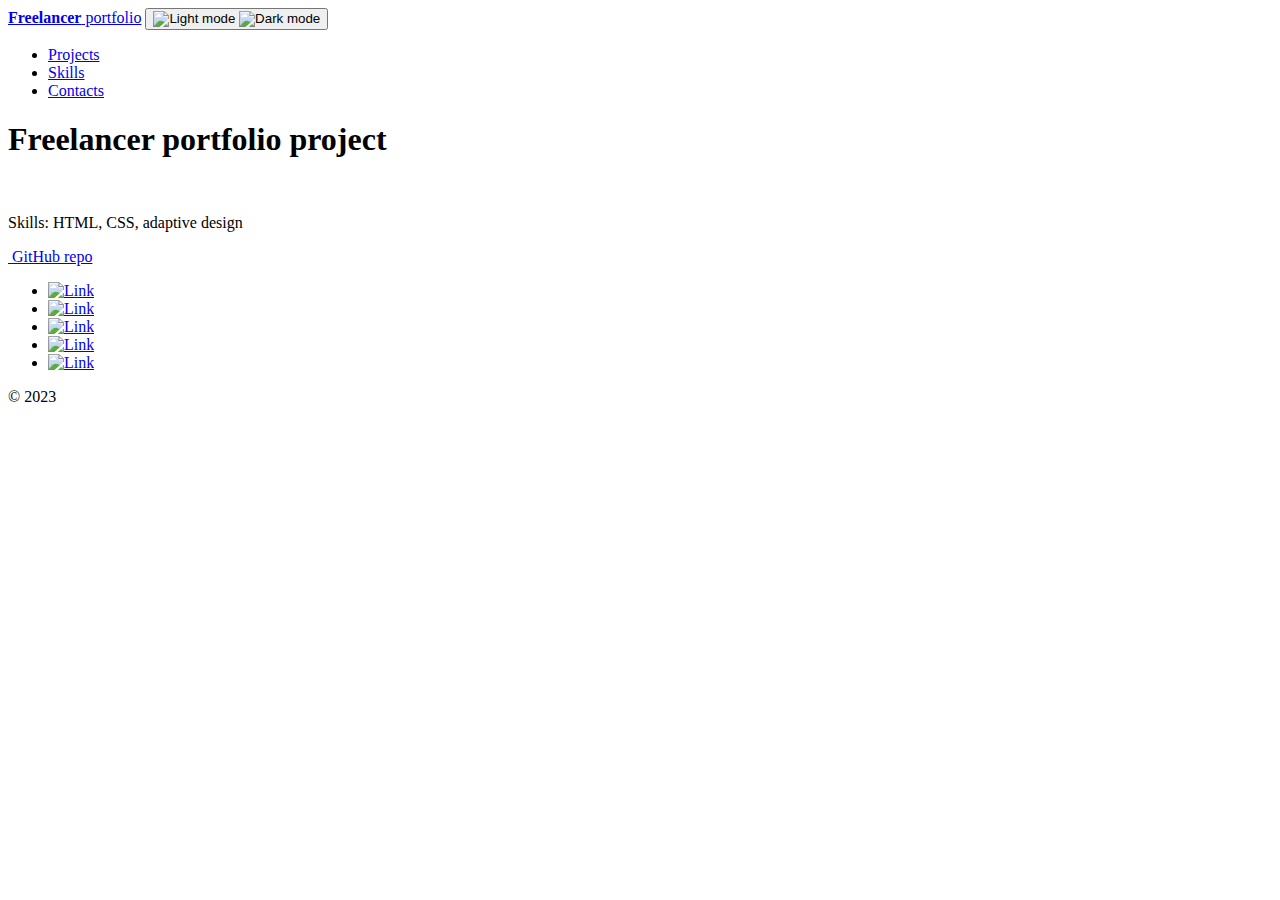
==== project-page_03.html @ f6c45101 "Add files via upload" ====
<!DOCTYPE html>
<html lang="en">
<head>
    <meta charset="UTF-8">
    <meta http-equiv="X-UA-Compatible" content="IE=edge">
    <meta name="viewport" content="width=device-width, initial-scale=1.0">
    <title>Freelancer portfolio</title>    
    <link rel="stylesheet" href="./css/main.css">
</head>
<body>
    <nav class="nav">
        <div class="container">
            <div class="nav-row">
                <a href="./index.html" class="logo"> <strong>Freelancer</strong> portfolio</a>
                <button class="dark-mode-btn">
                    <img class ="dark-mode-btn__icon" src="./img/icons/sun.svg" alt="Light mode">
                    <img class ="dark-mode-btn__icon" src="./img/icons/moon.svg" alt="Dark mode">
                </button>
                <ul class="nav-list">
                    <li class="nav-list__item">
                        <a class="nav-list__link nav-list__link--active" href="./index.html">Projects</a>
                    </li>
                    <li class="nav-list__item">
                        <a class="nav-list__link" href="./skills.html">Skills</a>
                    </li>
                    <li class="nav-list__item">
                        <a class="nav-list__link" href="./contacts.html">Contacts</a>
                    </li>
                </ul>
            </div>           
        </div>
    </nav>
   
    <main class="section">
        <div class="container">
            <div class="project-details">
                <h1 class="title-1">Freelancer portfolio project</h1>
                <img src="./img/projects/03-big.jpg" alt="" class="project-details__cover">
                <div class="project-details__desc">
                    <p>Skills: HTML, CSS, adaptive design</p>
                </div>
                <a href="https://github.com/tatianaChernova/project_watch" class="btn-outline">
                    <img src="./img/icons/github-black.svg" alt="">
                    GitHub repo
                </a>
            </div>        
        </div>
    </main> 

    <footer class="footer">
        <div class="container">
            <div class="footer__wrapper">
                <ul class="social">
                    <li class="social__item"><a href="#!"><img src="./img/icons/vk.svg" alt="Link"></a></li>
                    <li class="social__item"><a href="#!"><img src="./img/icons/instagram.svg" alt="Link"></a></li>
                    <li class="social__item"><a href="#!"><img src="./img/icons/twitter.svg" alt="Link"></a></li>
                    <li class="social__item"><a href="#!"><img src="./img/icons/gitHub.svg" alt="Link"></a></li>
                    <li class="social__item"><a href="#!"><img src="./img/icons/linkedIn.svg" alt="Link"></a></li>
                </ul>
                <div class="copyright">
                    <p>© 2023</p>
                </div>
            </div>
        </div>
    </footer>   
    <script src="./js/main.js"></script>
</body>
</html>
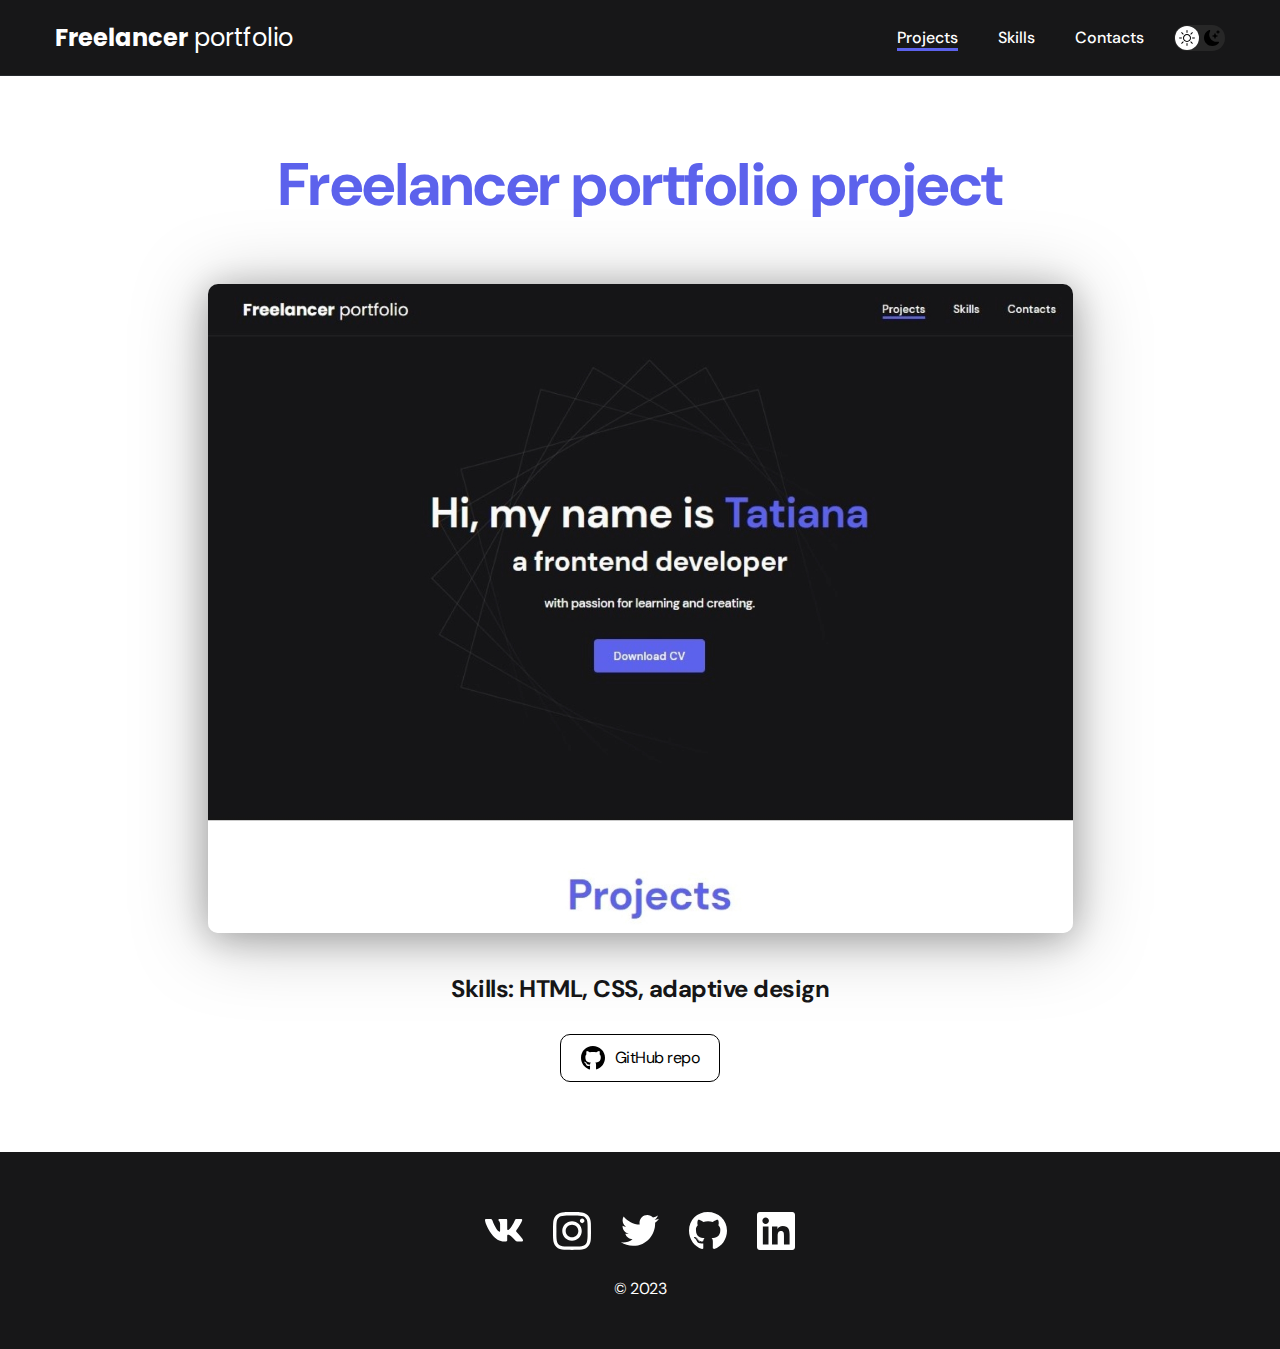
==== commit dc89446d: "Add files via upload" ====
--- a/project-page_03.html
+++ b/project-page_03.html
@@ -39,7 +39,7 @@
                 <div class="project-details__desc">
                     <p>Skills: HTML, CSS, adaptive design</p>
                 </div>
-                <a href="https://github.com/tatianaChernova/project_watch" class="btn-outline">
+                <a href="https://github.com/tatianaChernova/freelance_portfolio" class="btn-outline">
                     <img src="./img/icons/github-black.svg" alt="">
                     GitHub repo
                 </a>
--- a/css/main.css
+++ b/css/main.css
@@ -0,0 +1,434 @@
+@import "./reset.css";
+@import url('https://fonts.googleapis.com/css2?family=DM+Sans:wght@400;500;700&family=Poppins:wght@400;500;700&display=swap');
+/*
+font-family: 'DM Sans', sans-serif;
+font-family: 'Poppins', sans-serif;
+*/
+
+:root {
+    --blackpure: #000;
+    --black: #171718;
+    --black-border: #26292D;
+    --white: #fff;
+    --purple: #5C62EC;
+    --text-color: var(--black);
+    --dark-bg: var(--black);
+    --dark-border: var(--black-border);
+    --header-text: var(--white);
+    --accent: var(--purple);
+    /* Light mode */
+    --page-bg: var(--white);
+    --text-color: var(--black);
+    --title-1: var(--accent);
+    --project-card-bg:var(--white);
+    --project-card-text: var(--black);
+    --box-shadow: 0px 5px 35px rgba(0, 0, 0, 0.25);
+}
+
+.dark {
+     /* Dark mode */
+     --page-bg: #252526;
+     --text-color: var(--white);
+     --title-1: var(--white);
+     --project-card-bg: var(--black);
+     --project-card-text: var(--white);
+     --box-shadow: 0px 5px 35px rgba(0, 0, 0, 0.8);
+}
+
+html, body {
+    display: flex;
+    flex-direction: column;
+    min-height: 100vh;
+    font-family: 'DM Sans', sans-serif;
+    letter-spacing: -0.5px;    
+     /* Light mode */
+    background-color: var(--page-bg);
+    color: var(--text-color);
+}
+
+/*General*/
+
+.container {
+    margin: 0 auto;
+    padding: 0 15px;
+    max-width: 1200px;
+}
+.none {
+    display: none !important;
+}
+.section {
+    padding: 70px 0;
+}
+.title-1 {
+    margin-bottom: 60px;
+    font-size: 60px;
+    font-weight: 700;
+    line-height: 1.3;
+    color: var(--title-1);
+    text-align: center;
+}
+.title-2 {
+    margin-bottom: 20px;
+    font-weight: 700;
+    font-size: 40px;
+    line-height: 1.3;    
+}
+
+/*Nav*/
+
+.nav {
+    padding: 20px 0;
+    border-bottom: 1px solid var(--dark-border);
+    background-color: var(--dark-bg);
+    color: var(--header-text);
+    letter-spacing: normal;
+}
+.nav-row {
+    display: flex;
+    justify-content: flex-end;
+    align-items: center;
+    column-gap: 30px;
+    row-gap: 20px;
+    flex-wrap: wrap;
+}
+.logo {
+    margin-right: auto;
+    color: var(--header-text);
+    font-size: 24px;
+    font-family: 'Poppins', sans-serif;
+   
+}
+.logo strong {
+    font-weight: 700px;
+}
+.nav-list {
+    display: flex;
+    flex-wrap: wrap;
+    align-items: center;
+    column-gap: 40px;
+    row-gap: 20px;
+    font-size: 16px;
+    font-weight: 500;
+}
+.nav-list__link {
+    color: var(--header-text);
+}
+.nav-list__link:hover {
+    opacity: 0.8;
+    transition: opacity 0.2s ease-in;
+}
+.nav-list__link--active {
+    position: relative;    
+}
+.nav-list__link--active::before {
+    content: "";
+    position: absolute;
+    left: 0;
+    top: 100%;
+    display: block;
+    height: 3px;
+    width: 100%;
+    background-color: var(--accent);
+}
+
+/* Dark mode button */
+
+.dark-mode-btn {
+    order: 9;
+    position: relative;
+    display: flex;
+    justify-content: space-between;
+    width: 51px;
+    height: 26px;
+    padding: 5px;
+    border-radius: 50px;
+    background-color: #272727;    
+}
+.dark-mode-btn::before {
+    content: "";
+    position: absolute;
+    top: 1px;
+    left: 1px;
+    display: block;
+    width: 24px;
+    height: 24px;
+    border-radius: 50%;
+    background-color: var(--white);
+    transition: left 0.2s ease-in;
+}
+.dark-mode-btn--active::before {
+    left: 26px;
+    right: 1px;
+}
+.dark-mode-btn__icon {
+    position: relative;
+}
+
+/*Header*/
+
+.header {
+    padding: 40px 0;
+    min-height: 695px;
+    display: flex;
+    justify-content: center;
+    align-items: center;
+    background-color: var(--dark-bg);
+    background-image: url("./../img/header-bg.png");
+    background-repeat: no-repeat;
+    background-size: auto;
+    background-position: center center;
+    color: var(--header-text);    
+    text-align: center;
+}
+.header__wrapper {
+    padding: 0 15px;
+    max-width: 700px;
+}
+.header__title {    
+    margin-bottom: 20px;
+    font-size: 40px;
+    font-weight: 700;
+    line-height: 1.4;
+    color: #FAFAFA;
+}
+.header__title strong {
+    font-size: 60px;
+}
+.header__title em {
+    font-style: normal;
+    color: var(--accent);
+}
+.header__text {
+    margin-bottom: 40px;
+    font-weight: 500;
+    font-size: 18px;
+    line-height: 1.333;
+}
+.header__text p + p {
+    margin-top: 1em;
+}
+
+/*Btn*/
+
+.btn {
+    display: inline-block;
+    height: 48px;
+    padding: 12px 28px;
+    border-radius: 5px;
+    background-color: var(--accent);
+    color: var(--white);
+    font-size: 16px;
+    font-weight: 500;
+    line-height: 24px;
+    letter-spacing: 0.15px;
+}
+.btn:hover {
+    opacity: 0.8;
+    transition: opacity 0.2s ease-in;
+}
+.btn:active {
+    position: relative;
+    top: 1px;
+}
+.btn-outline {
+    display: flex;
+    column-gap: 10px;
+    align-items: center;
+    height: 48px;
+    padding: 12px 20px;
+    border-radius: 10px; 
+    border: 1px solid var(--blackpure);
+    color: var(--blackpure);
+    background-color: var(--white);    
+}
+.btn-outline:hover {
+    opacity: 0.8;
+    transition: opacity 0.2s ease-in;
+}
+.btn-outline:active {
+    position: relative;
+    top: 1px;
+}
+
+/*Projects*/
+.section {
+    background-color: var(--page-bg);
+}
+.projects {
+    display: flex;
+    justify-content: center;
+    flex-wrap: wrap;
+    column-gap: 30px;
+    row-gap: 30px;
+}
+.project {
+    max-width: 370px;
+    background-color: var(--project-card-bg);
+    box-shadow: var(--box-shadow);
+    border-radius: 10px;
+
+}
+.project__img {
+    border-radius: 10px;
+}
+.project__title {
+    padding: 15px 20px 25px;
+    font-weight: 700;
+    font-size: 24px;
+    line-height: 1.3;
+    color: var(--project-card-text);
+}
+
+/* Project details*/
+
+.project-details {
+    margin: 0 auto;
+    max-width: 865px;
+    display: flex;
+    flex-direction: column;
+    align-items: center;
+    text-align: center;
+}
+.project-details__cover {
+    max-width: 100%;
+    margin-bottom: 40px;
+    filter: drop-shadow(0px 5px 35px rgba(0, 0, 0, 0.25));
+    border-radius: 10px;
+    box-shadow: var(--box-shadow);
+}
+.project-details__desc {
+    margin-bottom: 30px;
+    font-weight: 700;
+    font-size: 24px;
+    line-height: 1.3;
+}
+
+/* Content list*/
+
+.content-list {
+    margin: 0 auto;
+    max-width: 570px;
+    display: flex;
+    flex-direction: column;
+    align-items: center;
+    text-align: center;
+    row-gap: 40px;
+}
+.content-list a {
+    color:var(--accent);
+}
+.content-list__item {   
+    font-size: 18px;
+    line-height: 1.5;
+}
+.content-list__item p + p {
+    margin-top: 0.5em;
+}
+
+/*Footer*/
+
+.footer {
+    margin-top: auto;
+    background-color: var(--dark-bg);
+    padding: 60px 0 50px;
+    color: var(--header-text);
+}
+.footer__wrapper {
+    display: flex;
+    flex-direction: column;
+    align-items: center;
+    row-gap: 28px;
+}
+.social {
+    display: flex;
+    column-gap: 30px;
+    align-items: center;
+}
+.copyright {
+    font-size: 16px;
+}
+.copyright p + p {
+    margin-top: 0.5em;
+}
+
+@media (max-width: 620px) {
+
+    /* Header */
+
+    .header {
+        min-height: unset;
+    }
+    .header__title {
+        font-size: 30px;
+    }
+    .header__title strong {
+        font-size: 40px;
+    }
+
+     /* General */
+
+    .section {
+        padding: 40px 0;
+    }
+    .title-1 {
+        margin-bottom: 30px;
+        font-size: 40px;
+    }
+    .title-2 {
+        margin-bottom: 10px;
+        font-size: 30px;
+    }
+
+    /* Nav */
+
+    .nav-row {
+        justify-content: space-between;
+    }
+
+    /* Dark mode button */
+
+    .dark-mode-btn {
+        order: 0;
+    }
+
+     /* Projects */
+
+    .project__title {
+        font-size: 22px;
+    }
+
+    /* Project page */
+
+    .project-details__desc {
+        font-size: 22px;
+        margin-bottom: 20px;
+    }
+
+     /* Footer */
+
+    .footer {
+        padding: 40px 0 30px;
+    }
+    .footer__wrapper {
+        row-gap: 20px;
+    }
+
+     /* Social */
+
+    .social {
+        column-gap: 20px;
+    }
+    .social__item {
+        width: 28px;
+    }
+
+     /* Content List */
+
+    .content-list {
+        row-gap: 20px;
+    }
+    .content-list__item {
+        font-size: 16px;
+    }    
+   
+}